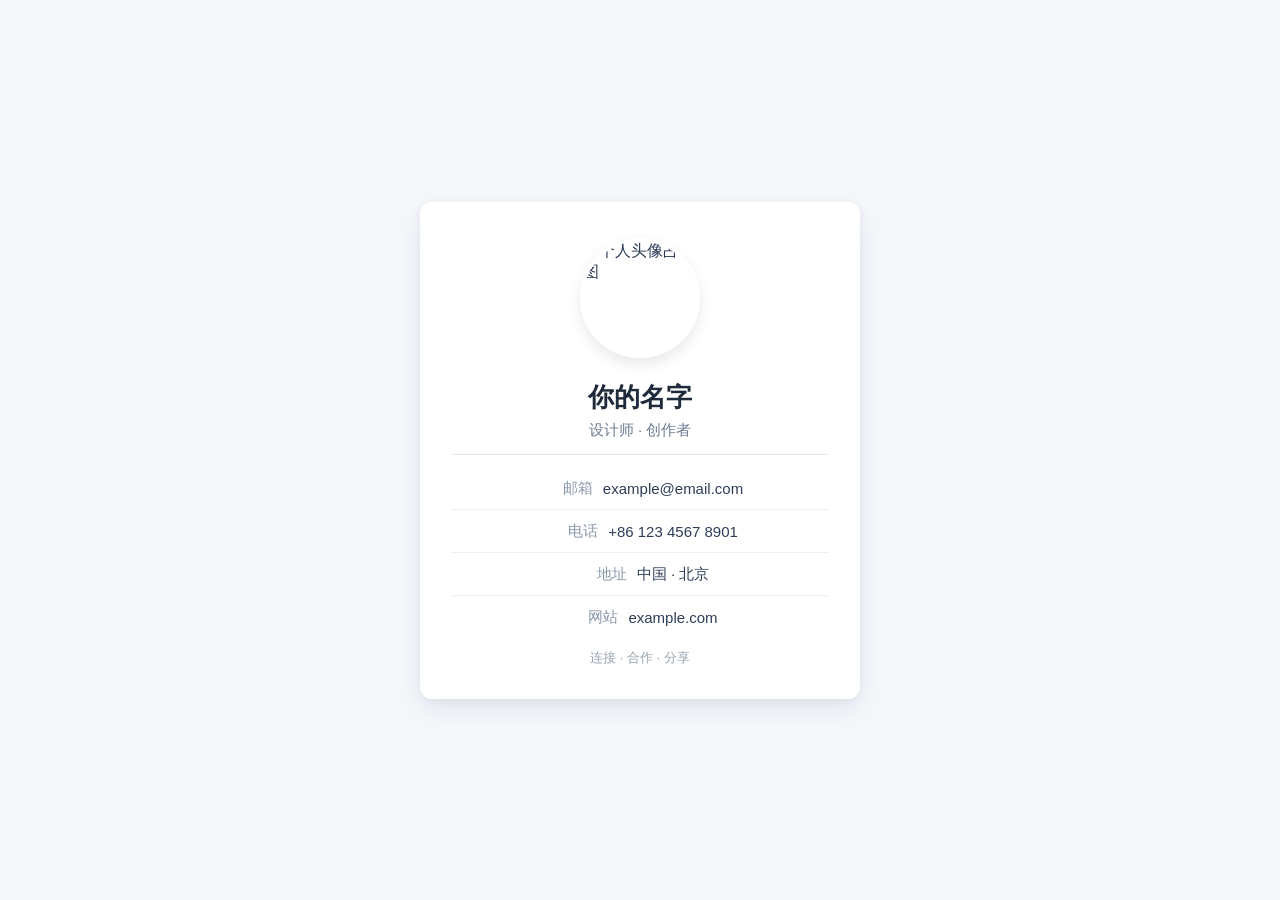
==== lop.html @ 7518eb4c "lkj" ====
<!DOCTYPE html>
<html lang="zh-CN">
<head>
    <meta charset="UTF-8">
    <meta name="viewport" content="width=device-width, initial-scale=1.0">
    <title>个人名片卡片 - 示例</title>
    <!-- CSS 样式已分离至外部文件 lop.css，保持 HTML 结构与 CSS 样式分开书写 -->
    <link rel="stylesheet" href="lop.css">
</head>
<body>
    <!-- ==========================================
         个人名片主容器（卡片）
         整张卡片的内容均为可替换锚点：
         姓名、职位、联系方式、头像均可直接修改
         ========================================== -->
    <section class="card" aria-label="个人名片卡片">

        <!-- =============================
             圆形头像（建议使用正方形图片）
             将 src 替换为你的真实头像地址
             ============================= -->
        <img
            class="card__avatar"
            src="https://placehold.co/240/eeeeee/9aa5b1?text=%E5%A4%B4%E5%83%8F"
            alt="个人头像占位图"
            width="240"
            height="240"
        />

        <!-- =============================
             姓名
             替换为你的真实姓名或昵称
             ============================= -->
        <h2 class="card__name">你的名字</h2>

        <!-- =============================
             职位 / 身份
             替换为你的职位、身份或标签
             ============================= -->
        <p class="card__title">设计师 · 创作者</p>

        <!-- =============================
             联系方式列表
             根据需要增删每一项联系渠道
             ============================= -->
        <ul class="card__contact">

            <!-- 电子邮箱 -->
            <li class="card__contact-item">
                <span class="card__contact-label">邮箱</span>
                <span class="card__contact-value">example@email.com</span>
            </li>

            <!-- 电话（如公开） -->
            <li class="card__contact-item">
                <span class="card__contact-label">电话</span>
                <span class="card__contact-value">+86 123 4567 8901</span>
            </li>

            <!-- 所在地 / 地址 -->
            <li class="card__contact-item">
                <span class="card__contact-label">地址</span>
                <span class="card__contact-value">中国 · 北京</span>
            </li>

            <!-- 网站 / 作品集链接 -->
            <li class="card__contact-item">
                <span class="card__contact-label">网站</span>
                <span class="card__contact-value">example.com</span>
            </li>

        </ul>

        <!-- =============================
             备注 / 额外信息（可选）
             替换为你的一句话介绍或其它辅助文字
             ============================= -->
        <p class="card__note">连接 · 合作 · 分享</p>

    </section>
</body>
</html>
---- lop.css ----
/* ============================================================
   个人名片卡片 - CSS 样式表
   文件：lop.css
   说明：
     • HTML 结构与样式分离，此文件专门负责视觉与交互
     • 卡片布局：居中卡片式
     • 头像：圆形
     • 卡片：12px 圆角 + 柔和阴影
     • 交互：鼠标悬停时卡片“轻微上浮”过渡动画
   ============================================================ */

/* ---------- 页面级重置与全局设置 ---------- */

*,
*::before,
*::after {
    margin: 0;
    padding: 0;
    box-sizing: border-box;
}

body {
    /* 字体：以系统中文字体为主，保证中文显示自然 */
    font-family: "Microsoft YaHei", "PingFang SC", "Noto Sans SC",
                 "Segoe UI", "Hiragino Sans GB", sans-serif;

    /* 背景色：柔和浅灰白，让卡片更突出 */
    background-color: #f5f7fb;

    /* 文字颜色：深灰，减少纯黑带来的生硬感 */
    color: #2b3a55;

    /* 让整个页面至少占满视口，并使用 Flex 布局居中卡片 */
    min-height: 100vh;
    display: flex;
    justify-content: center;
    align-items: center;

    /* 给卡片周围留出呼吸空间 */
    padding: 32px 16px;
}

/* ---------- 个人名片卡片（核心容器） ---------- */

.card {
    /* 卡片尺寸：自适应内容，最大宽度控制在 440px 左右 */
    width: 100%;
    max-width: 440px;

    /* 内边距：卡片内部留白，使内容不贴边 */
    padding: 36px 32px 32px;

    /* 圆角：题目要求的 12px */
    border-radius: 12px;

    /* 柔和阴影：
       - 第一层：扩散较大、透明度低，营造“浮于背景”的柔和感
       - 第二层：更贴近元素、透明度更低，增加精细立体感 */
    box-shadow: 0 10px 28px rgba(27, 42, 70, 0.08),
                0 3px 8px rgba(27, 42, 70, 0.05);

    /* 卡片背景为纯白，保持简约风格 */
    background-color: #ffffff;

    /* 过渡动画：
       当鼠标悬停时，希望卡片“轻微上浮”，所以这里同时 transition
       - transform：控制位置偏移
       - box-shadow：控制阴影变化，增强悬停时的层次感
       时长约 0.3 秒左右，保持轻盈柔和 */
    transition: transform 0.3s ease,
                box-shadow 0.3s ease;
}

/* 鼠标悬停时卡片轻微上浮的效果 */
.card:hover {
    /* 上移 6px：不宜过大，保持“轻微” */
    transform: translateY(-6px);

    /* 悬停时稍微加深阴影，突出“离开背景”的感觉 */
    box-shadow: 0 18px 40px rgba(27, 42, 70, 0.12),
                0 6px 14px rgba(27, 42, 70, 0.07);
}

/* ---------- 圆形头像 ---------- */

.card__avatar {
    /* 尺寸：与卡片宽度协调的头像直径 */
    width: 120px;
    height: 120px;

    /* 圆角 50% 实现圆形效果 */
    border-radius: 50%;

    /* 保证图片填满圆形区域，且不扭曲 */
    object-fit: cover;

    /* 居中显示在卡片顶部 */
    display: block;
    margin: 0 auto 22px;

    /* 白色细边框，让圆形头像边界更干净 */
    border: 3px solid #ffffff;

    /* 头像也带一点柔和阴影，增加一点点层次 */
    box-shadow: 0 6px 14px rgba(27, 42, 70, 0.10);

    /* 图片加载或悬停时也做一点点过渡，保持风格统一 */
    transition: transform 0.3s ease;
}

/* 可选：鼠标悬停在卡片上时，头像也轻微放大一点，更生动 */
.card:hover .card__avatar {
    transform: scale(1.03);
}

/* ---------- 姓名 ---------- */

.card__name {
    /* 文字居中对齐 */
    text-align: center;

    /* 字号与粗细：作为卡片主标题，视觉优先级最高 */
    font-size: 26px;
    font-weight: 700;
    color: #1f2a3a;

    /* 与上下元素保持适当距离 */
    margin-bottom: 6px;

    /* 防止姓名过长时换行突兀（如有需要可打开） */
    /* white-space: nowrap; */
    /* overflow: hidden; */
    /* text-overflow: ellipsis; */
}

/* ---------- 职位 / 身份 ---------- */

.card__title {
    text-align: center;

    /* 字号小于姓名，形成视觉层级 */
    font-size: 15px;
    font-weight: 500;
    color: #6f7d94;

    /* 下方留出空间，并通过细线增加分隔感 */
    margin-bottom: 24px;
    padding-bottom: 14px;

    /* 一条柔和的分割线，把姓名/职位和联系方式区分开 */
    border-bottom: 1px solid rgba(111, 125, 148, 0.18);
}

/* ---------- 联系方式列表 ---------- */

.card__contact {
    /* 移除默认列表样式 */
    list-style: none;

    /* 垂直排布联系方式，每项之间保持一致间距 */
    display: flex;
    flex-direction: column;
    gap: 12px;
}

.card__contact-item {
    /* 每一项采用Flex布局，方便后续扩展图标与文字对齐，
       当前以“标签 + 值”的文字形式呈现 */
    display: flex;
    align-items: center;
    justify-content: center;
    gap: 10px;

    font-size: 15px;
    color: #2f3d57;

    /* 每项之间用细线分隔，最后一项除外 */
    border-bottom: 1px solid rgba(111, 125, 148, 0.12);
    padding-bottom: 11px;
}

/* 最后一条联系方式不显示分隔线，保持卡片下沿干净 */
.card__contact-item:last-child {
    border-bottom: none;
    padding-bottom: 0;
}

/* 联系方式前面的“标签”（如邮箱、电话） */
.card__contact-label {
    /* 固定宽度，让对齐更整齐 */
    flex: 0 0 auto;
    width: 56px;
    text-align: right;

    color: #8a97ab;
    font-weight: 500;
}

/* 联系方式对应的实际内容值 */
.card__contact-value {
    color: #2f3d57;
    word-break: break-all;
}

/* ---------- 卡片底部备注文字（可选） ---------- */

.card__note {
    margin-top: 22px;
    text-align: center;

    font-size: 13px;
    color: #909daa;

    /* 轻微透明度，让辅助文字更柔和 */
    opacity: 0.9;
}

/* ---------- 响应式微调（可选） ---------- */

/* 在小屏幕上适当缩减上下空白与字号，避免卡片过大 */
@media (max-width: 480px) {
    body {
        padding: 20px 12px;
    }

    .card {
        padding: 30px 22px 26px;
    }

    .card__avatar {
        width: 100px;
        height: 100px;
        margin-bottom: 18px;
    }

    .card__name {
        font-size: 22px;
    }

    .card__title {
        font-size: 14px;
        padding-bottom: 10px;
        margin-bottom: 18px;
    }

    .card__contact-item {
        font-size: 14px;
    }
}

/* ---------- 打印样式（可选） ---------- */

/* 打印时不使用阴影与悬停浮起效果，更适合纸质呈现 */
@media print {
    body {
        background-color: #ffffff;
        padding: 0;
        align-items: flex-start;
    }

    .card {
        box-shadow: none;
        border: 1px solid #d5dce6;
        max-width: 100%;
    }

    .card:hover {
        transform: none;
        box-shadow: none;
    }
}
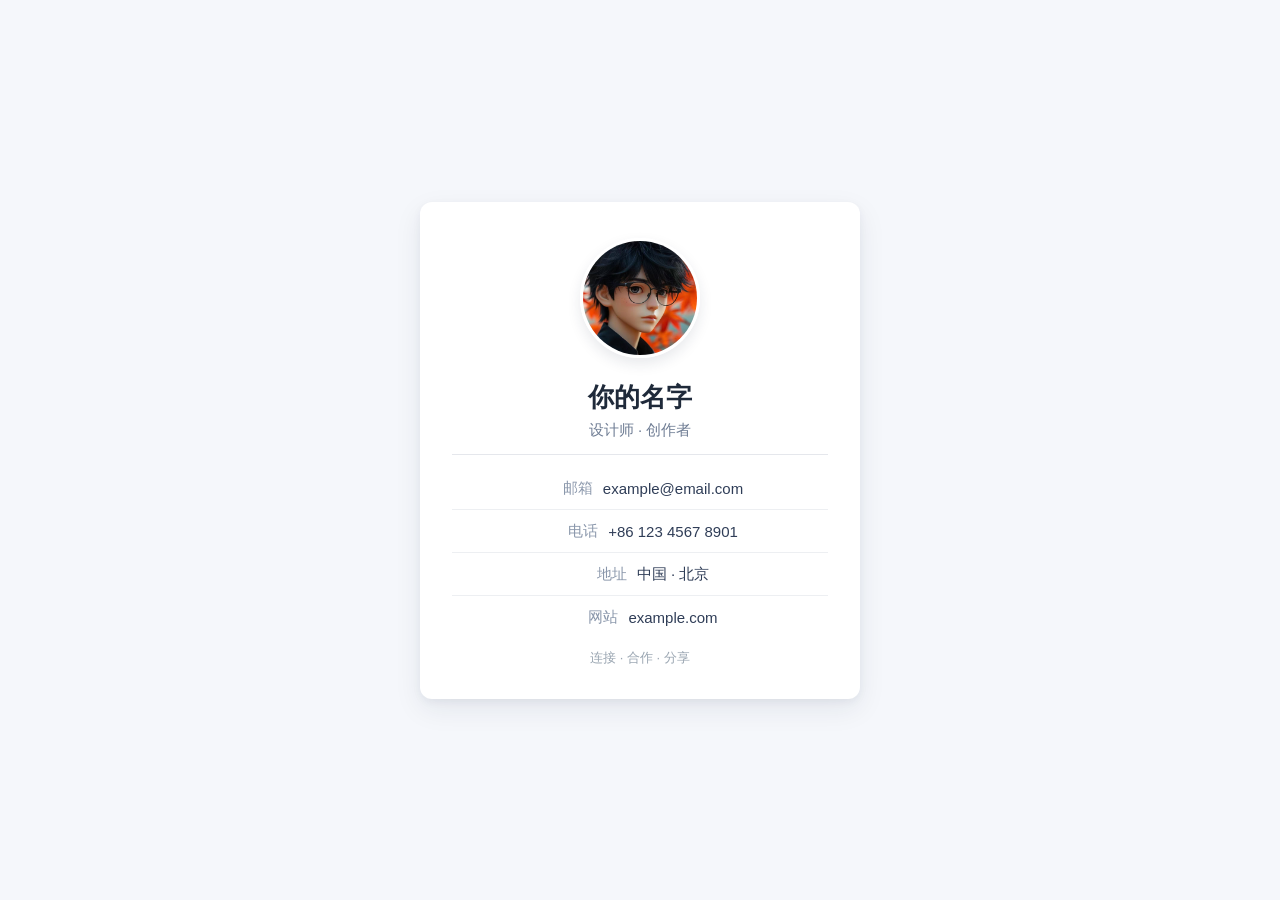
==== commit cc9763fd: "修复 HTML 结构" ====
--- a/lop.html
+++ b/lop.html
@@ -21,8 +21,8 @@
              ============================= -->
         <img
             class="card__avatar"
-            src="https://placehold.co/240/eeeeee/9aa5b1?text=%E5%A4%B4%E5%83%8F"
-            alt="个人头像占位图"
+            src="lsj.jpg"
+            alt="个人头像"
             width="240"
             height="240"
         />
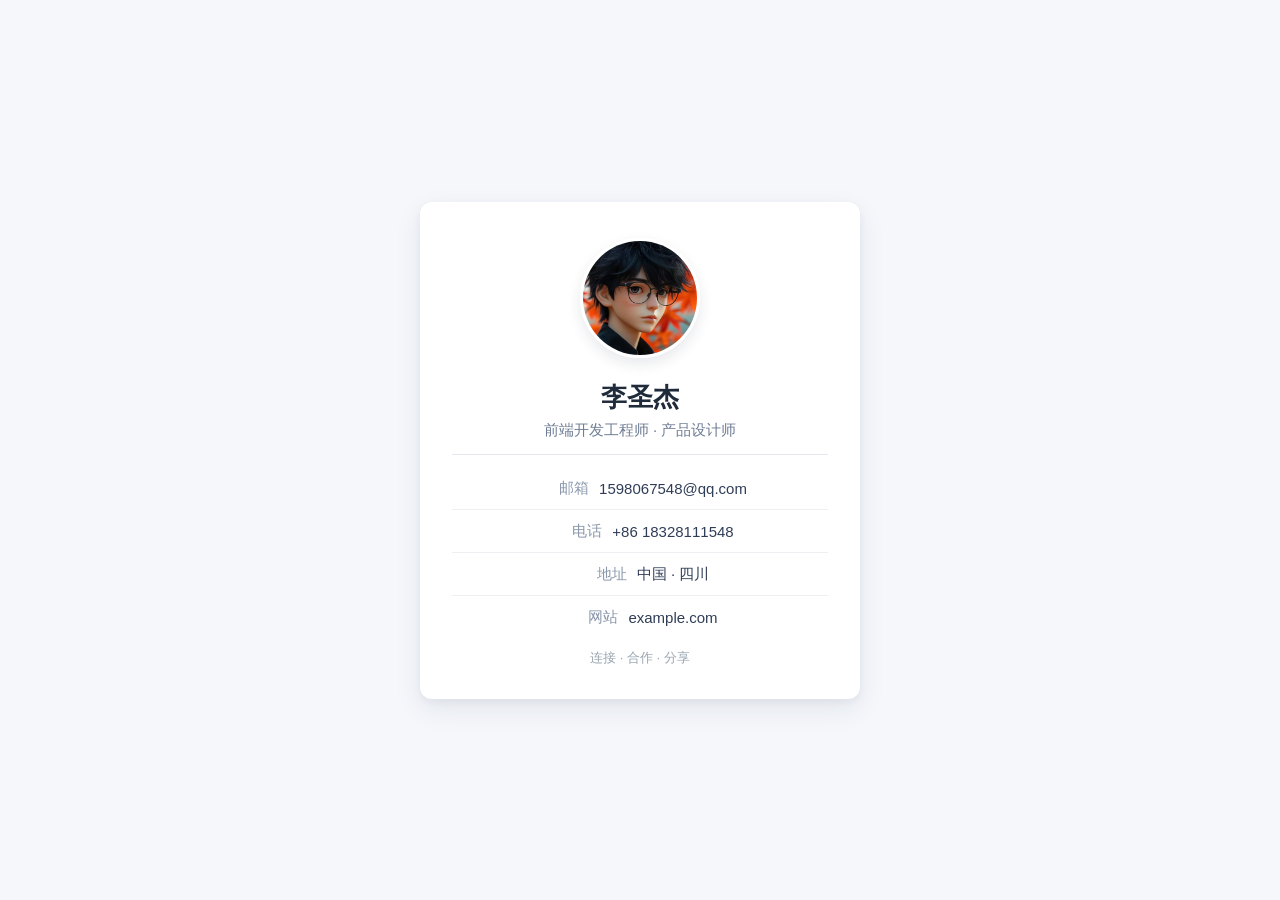
==== commit 52f1c314: "完善名片内容" ====
--- a/lop.html
+++ b/lop.html
@@ -31,13 +31,13 @@
              姓名
              替换为你的真实姓名或昵称
              ============================= -->
-        <h2 class="card__name">你的名字</h2>
+        <h2 class="card__name">李圣杰</h2>
 
         <!-- =============================
              职位 / 身份
              替换为你的职位、身份或标签
              ============================= -->
-        <p class="card__title">设计师 · 创作者</p>
+        <p class="card__title">前端开发工程师 · 产品设计师</p>
 
         <!-- =============================
              联系方式列表
@@ -48,19 +48,19 @@
             <!-- 电子邮箱 -->
             <li class="card__contact-item">
                 <span class="card__contact-label">邮箱</span>
-                <span class="card__contact-value">example@email.com</span>
+                <span class="card__contact-value">1598067548@qq.com</span>
             </li>
 
             <!-- 电话（如公开） -->
             <li class="card__contact-item">
                 <span class="card__contact-label">电话</span>
-                <span class="card__contact-value">+86 123 4567 8901</span>
+                <span class="card__contact-value">+86 18328111548</span>
             </li>
 
             <!-- 所在地 / 地址 -->
             <li class="card__contact-item">
                 <span class="card__contact-label">地址</span>
-                <span class="card__contact-value">中国 · 北京</span>
+                <span class="card__contact-value">中国 · 四川</span>
             </li>
 
             <!-- 网站 / 作品集链接 -->
